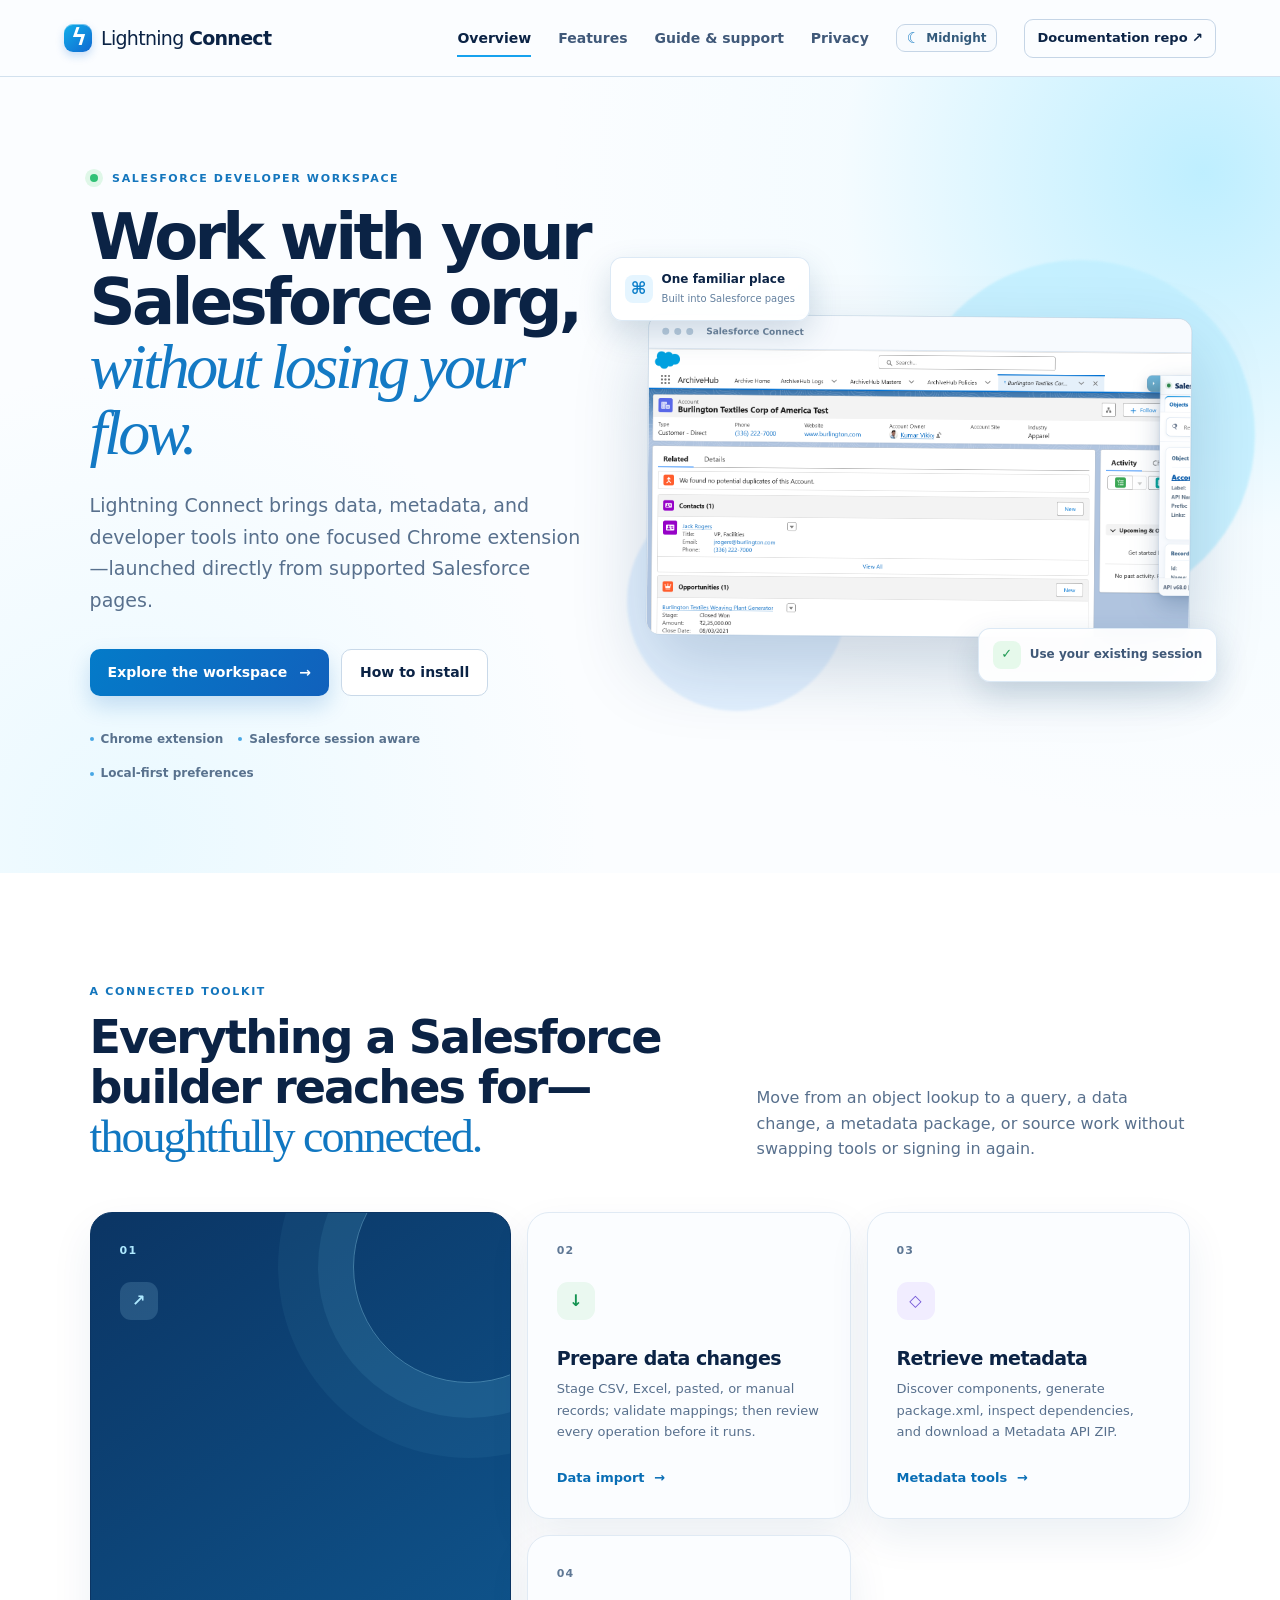
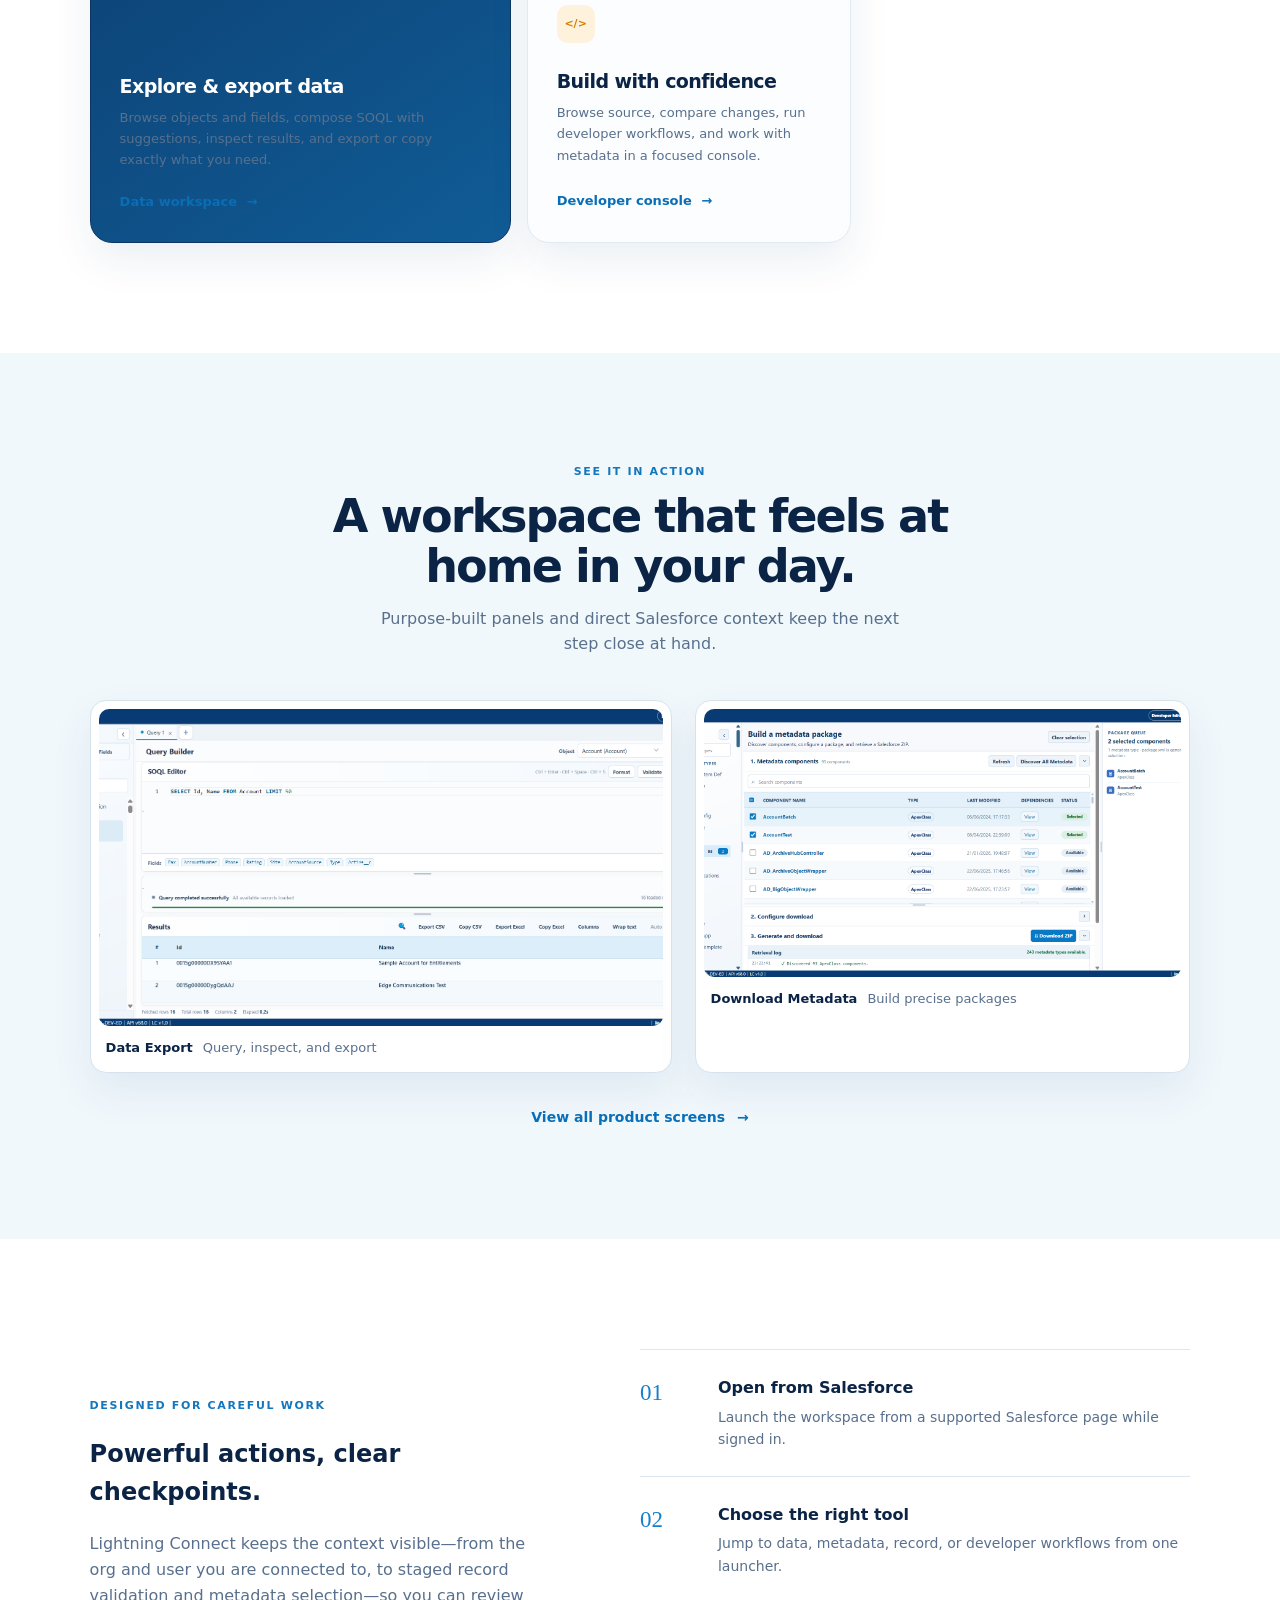
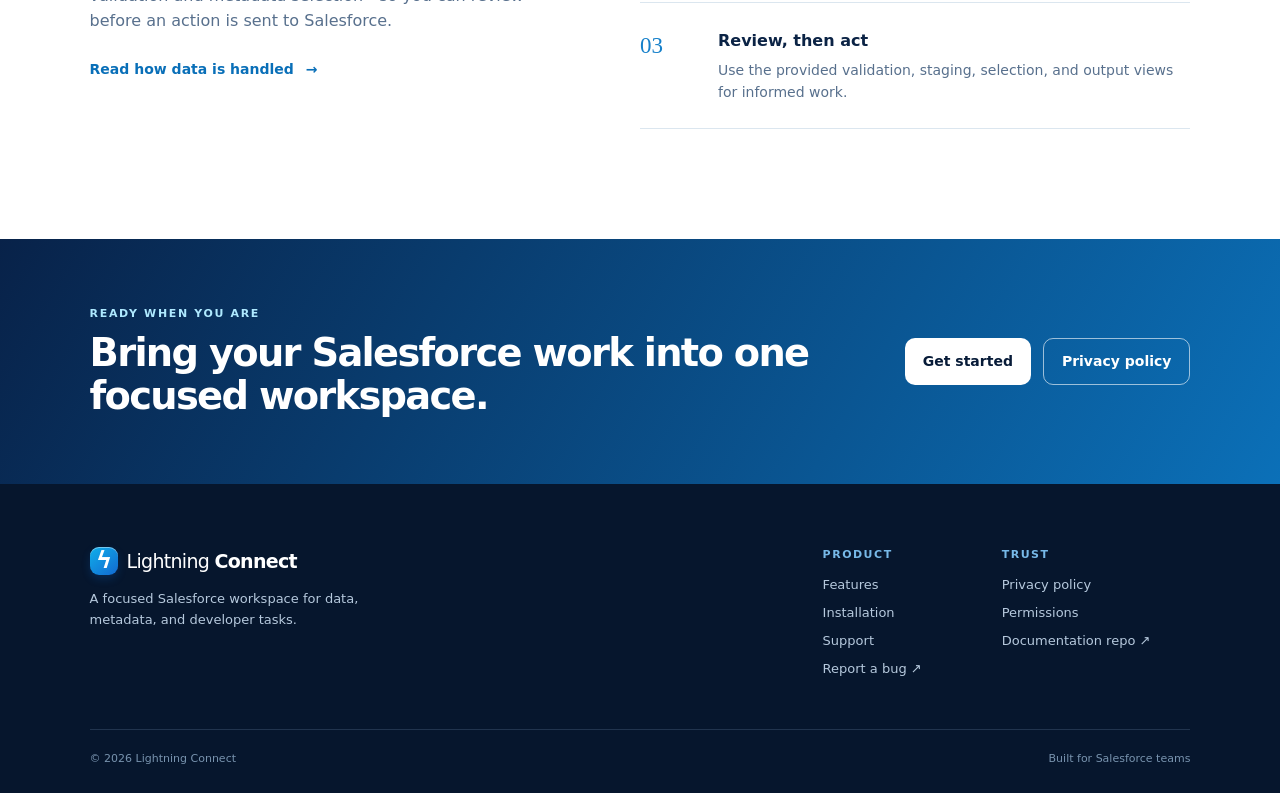
==== index.html @ c8f368f0 "Lightning Connect Site." ====
<!doctype html>
<html lang="en">
  <head>
    <meta charset="utf-8">
    <meta name="viewport" content="width=device-width, initial-scale=1">
    <meta name="description" content="Lightning Connect is a focused Salesforce workspace for data, metadata, and developer tasks.">
    <meta name="theme-color" content="#071b38">
    <title>Lightning Connect | Salesforce work, connected</title>
    <link rel="stylesheet" href="assets/styles.css">
  </head>
  <body data-page="home">
    <a class="skip-link" href="#main-content">Skip to content</a>
    <header class="site-header">
      <a class="brand" href="index.html" aria-label="Lightning Connect home"><span class="brand-mark" aria-hidden="true">ϟ</span><span>Lightning <b>Connect</b></span></a>
      <button class="menu-button" type="button" aria-expanded="false" aria-controls="site-nav"><span></span><span></span><span></span><span class="sr-only">Open menu</span></button>
      <nav class="site-nav" id="site-nav" aria-label="Primary navigation">
        <a href="index.html">Overview</a>
        <a href="features.html">Features</a>
        <a href="support.html">Guide &amp; support</a>
        <a href="privacy.html">Privacy</a>
        <a class="nav-github" href="https://github.com/KumarVikky/Lightning_Connect_Extension" target="_blank" rel="noreferrer">Documentation repo <span aria-hidden="true">↗</span></a>
      </nav>
    </header>

    <main id="main-content">
      <section class="hero">
        <div class="hero-copy">
          <p class="eyebrow"><span class="pulse-dot"></span> Salesforce developer workspace</p>
          <h1>Work with your Salesforce org, <em>without losing your flow.</em></h1>
          <p class="lede">Lightning Connect brings data, metadata, and developer tools into one focused Chrome extension—launched directly from supported Salesforce pages.</p>
          <div class="button-row">
            <a class="button button-primary" href="features.html">Explore the workspace <span aria-hidden="true">→</span></a>
            <a class="button button-quiet" href="support.html#install">How to install</a>
          </div>
          <div class="trust-row" aria-label="Key product attributes">
            <span>Chrome extension</span><span>Salesforce session aware</span><span>Local-first preferences</span>
          </div>
        </div>
        <div class="hero-art">
          <div class="orb orb-one"></div><div class="orb orb-two"></div>
          <div class="app-window hero-window">
            <div class="window-top"><span></span><span></span><span></span><b>Salesforce Connect</b></div>
            <img src="Lightning%20Connect%20Images/Launcher%20Page.png" alt="Lightning Connect launcher open alongside a Salesforce account record" fetchpriority="high">
          </div>
          <div class="floating-card floating-card-one"><span class="card-icon" aria-hidden="true">⌘</span><span><b>One familiar place</b><small>Built into Salesforce pages</small></span></div>
          <div class="floating-card floating-card-two"><span class="check-icon" aria-hidden="true">✓</span><span>Use your existing session</span></div>
        </div>
      </section>

      <section class="section section-intro">
        <div class="section-label">A connected toolkit</div>
        <div class="section-heading split-heading"><h2>Everything a Salesforce builder reaches for—<span>thoughtfully connected.</span></h2><p>Move from an object lookup to a query, a data change, a metadata package, or source work without swapping tools or signing in again.</p></div>
        <div class="feature-grid">
          <article class="feature-card feature-card-large"><div class="feature-number">01</div><div class="feature-icon icon-data" aria-hidden="true">↗</div><h3>Explore &amp; export data</h3><p>Browse objects and fields, compose SOQL with suggestions, inspect results, and export or copy exactly what you need.</p><a href="features.html#data-workspace">Data workspace <span>→</span></a></article>
          <article class="feature-card"><div class="feature-number">02</div><div class="feature-icon icon-import" aria-hidden="true">↓</div><h3>Prepare data changes</h3><p>Stage CSV, Excel, pasted, or manual records; validate mappings; then review every operation before it runs.</p><a href="features.html#import">Data import <span>→</span></a></article>
          <article class="feature-card"><div class="feature-number">03</div><div class="feature-icon icon-meta" aria-hidden="true">◇</div><h3>Retrieve metadata</h3><p>Discover components, generate package.xml, inspect dependencies, and download a Metadata API ZIP.</p><a href="features.html#metadata">Metadata tools <span>→</span></a></article>
          <article class="feature-card"><div class="feature-number">04</div><div class="feature-icon icon-code" aria-hidden="true">&lt;/&gt;</div><h3>Build with confidence</h3><p>Browse source, compare changes, run developer workflows, and work with metadata in a focused console.</p><a href="features.html#developer-console">Developer console <span>→</span></a></article>
        </div>
      </section>

      <section class="section showcase-section">
        <div class="section-heading centered"><div class="section-label">See it in action</div><h2>A workspace that feels at home in your day.</h2><p>Purpose-built panels and direct Salesforce context keep the next step close at hand.</p></div>
        <div class="showcase-layout">
          <figure class="showcase-shot shot-export"><img src="Lightning%20Connect%20Images/Data%20Export%20Page.png" alt="Data Export workspace with object explorer, SOQL editor, and query results" loading="lazy"><figcaption><span>Data Export</span> Query, inspect, and export</figcaption></figure>
          <figure class="showcase-shot shot-meta"><img src="Lightning%20Connect%20Images/Download%20Metadata%20Page.png" alt="Download Metadata workspace with component selection and package queue" loading="lazy"><figcaption><span>Download Metadata</span> Build precise packages</figcaption></figure>
        </div>
        <div class="center-action"><a class="text-link" href="features.html">View all product screens <span aria-hidden="true">→</span></a></div>
      </section>

      <section class="section workflow-section">
        <div class="workflow-copy"><div class="section-label">Designed for careful work</div><h2>Powerful actions, clear checkpoints.</h2><p>Lightning Connect keeps the context visible—from the org and user you are connected to, to staged record validation and metadata selection—so you can review before an action is sent to Salesforce.</p><a class="text-link" href="privacy.html">Read how data is handled <span aria-hidden="true">→</span></a></div>
        <ol class="workflow-steps">
          <li><span>01</span><div><h3>Open from Salesforce</h3><p>Launch the workspace from a supported Salesforce page while signed in.</p></div></li>
          <li><span>02</span><div><h3>Choose the right tool</h3><p>Jump to data, metadata, record, or developer workflows from one launcher.</p></div></li>
          <li><span>03</span><div><h3>Review, then act</h3><p>Use the provided validation, staging, selection, and output views for informed work.</p></div></li>
        </ol>
      </section>

      <section class="cta-band"><div><p class="eyebrow">Ready when you are</p><h2>Bring your Salesforce work into one focused workspace.</h2></div><div class="button-row"><a class="button button-light" href="support.html#install">Get started</a><a class="button button-outline-light" href="privacy.html">Privacy policy</a></div></section>
    </main>

    <footer class="site-footer"><div class="footer-brand"><a class="brand" href="index.html"><span class="brand-mark" aria-hidden="true">ϟ</span><span>Lightning <b>Connect</b></span></a><p>A focused Salesforce workspace for data, metadata, and developer tasks.</p></div><div class="footer-links"><div><b>Product</b><a href="features.html">Features</a><a href="support.html#install">Installation</a><a href="support.html">Support</a><a href="https://github.com/KumarVikky/Lightning_Connect_Extension/issues" target="_blank" rel="noreferrer">Report a bug ↗</a></div><div><b>Trust</b><a href="privacy.html">Privacy policy</a><a href="privacy.html#permissions">Permissions</a><a href="https://github.com/KumarVikky/Lightning_Connect_Extension" target="_blank" rel="noreferrer">Documentation repo ↗</a></div></div><div class="footer-bottom"><span>© <span data-current-year></span> Lightning Connect</span><span>Built for Salesforce teams</span></div></footer>
    <script src="assets/site.js"></script>
  </body>
</html>
---- assets/styles.css ----
:root{--ink:#0b2345;--navy:#071b38;--blue:#0b6fce;--electric:#16a2ee;--cyan:#aee9ff;--sky:#eaf7ff;--paper:#fbfdff;--cloud:#f3f7fb;--line:#d8e3ef;--muted:#58708d;--lime:#a9efb5;--orange:#ffbf67;--shadow:0 24px 60px rgba(15,48,86,.13);--radius:22px}*{box-sizing:border-box}html{scroll-behavior:smooth}body{margin:0;background:var(--paper);color:var(--ink);font-family:Inter,ui-sans-serif,system-ui,-apple-system,BlinkMacSystemFont,"Segoe UI",sans-serif;font-size:16px;line-height:1.6}a{color:inherit;text-decoration:none}button{font:inherit}img{display:block;max-width:100%}.sr-only{position:absolute;width:1px;height:1px;padding:0;margin:-1px;overflow:hidden;clip:rect(0,0,0,0);white-space:nowrap;border:0}.skip-link{position:fixed;top:-100px;left:16px;background:#fff;color:var(--navy);padding:10px 14px;border-radius:8px;z-index:100}.skip-link:focus{top:16px}.site-header{min-height:76px;padding:0 clamp(24px,5vw,84px);border-bottom:1px solid rgba(196,215,232,.72);display:flex;align-items:center;justify-content:space-between;gap:28px;background:rgba(251,253,255,.94);backdrop-filter:blur(16px);position:sticky;top:0;z-index:20}.brand{font-weight:500;letter-spacing:-.7px;font-size:19px;color:var(--ink);display:inline-flex;gap:9px;align-items:center;white-space:nowrap}.brand b{font-weight:800}.brand-mark{width:28px;height:28px;border-radius:9px;background:linear-gradient(140deg,#10afea,#1269d1);box-shadow:inset 0 1px 0 rgba(255,255,255,.42),0 4px 9px rgba(13,105,209,.22);color:#fff;font-size:23px;line-height:28px;text-align:center;font-family:Georgia,serif;font-weight:700}.site-nav{display:flex;align-items:center;gap:27px;font-size:14px;font-weight:650;color:#405979}.site-nav>a:not(.nav-github){position:relative;padding:27px 0}.site-nav>a:not(.nav-github):after{content:"";height:2px;width:0;background:var(--electric);position:absolute;bottom:19px;left:0;transition:width .2s}.site-nav>a:hover,.site-nav a[aria-current=page]{color:var(--ink)}.site-nav>a:hover:after,.site-nav a[aria-current=page]:after{width:100%}.nav-github{font-size:13px;border:1px solid #c5d5e6;border-radius:9px;padding:8px 12px;color:var(--ink);transition:.2s}.nav-github:hover{border-color:#77b5e6;background:#eef8ff}.menu-button{display:none;border:0;background:transparent;padding:8px;cursor:pointer}.menu-button>span:not(.sr-only){display:block;width:23px;height:2px;background:var(--ink);margin:4px}.hero{min-height:690px;overflow:hidden;padding:93px clamp(24px,7vw,118px) 90px;display:grid;grid-template-columns:minmax(380px,.96fr) minmax(460px,1.04fr);gap:55px;align-items:center;background:radial-gradient(circle at 96% 15%,#d9f3ff 0,rgba(217,243,255,.3) 20%,transparent 40%),radial-gradient(circle at 37% 10%,#eef9ff,transparent 30%),var(--paper)}.hero-copy{max-width:680px;position:relative;z-index:1}.eyebrow,.section-label{color:#1476bd;text-transform:uppercase;font-weight:800;letter-spacing:1.65px;font-size:11px;margin:0 0 17px}.pulse-dot{display:inline-block;background:#31c176;border-radius:50%;width:8px;height:8px;box-shadow:0 0 0 5px #dff7e8;margin-right:9px}.hero h1,.page-hero h1,.policy-hero h1{font-size:clamp(43px,5vw,74px);line-height:1.01;letter-spacing:-3.7px;margin:0 0 25px;font-weight:780}.hero h1 em,.page-hero h1 em,.policy-hero h1 em{font-family:Georgia,serif;font-weight:500;letter-spacing:-3.4px;color:#1379c4}.lede{font-size:19px;color:var(--muted);max-width:570px;margin:0 0 33px;line-height:1.65}.button-row{display:flex;gap:12px;flex-wrap:wrap}.button{min-height:47px;border-radius:10px;padding:11px 18px;display:inline-flex;gap:12px;align-items:center;justify-content:center;font-size:14px;font-weight:750;transition:transform .2s,background .2s,border-color .2s}.button:hover{transform:translateY(-2px)}.button-primary{color:#fff;background:linear-gradient(120deg,#047bc9,#1161bc);box-shadow:0 10px 22px rgba(12,104,191,.2)}.button-quiet{border:1px solid #c9d9e9;background:#fff;color:var(--ink)}.button-light{background:#fff;color:var(--navy)}.button-outline-light{color:#fff;border:1px solid rgba(255,255,255,.6)}.trust-row{display:flex;gap:15px;flex-wrap:wrap;margin-top:34px;color:#59728e;font-size:12px;font-weight:650}.trust-row span{display:flex;align-items:center;gap:7px}.trust-row span:before{content:"";width:4px;height:4px;border-radius:50%;background:#48a7e5}.hero-art{min-height:458px;position:relative;display:flex;align-items:center}.orb{position:absolute;border-radius:50%;filter:blur(1px)}.orb-one{width:350px;height:350px;background:#c0efff;right:-65px;top:12px;opacity:.8}.orb-two{width:220px;height:220px;left:-20px;bottom:-5px;background:#e3f1ff}.app-window{background:#fff;border-radius:14px;overflow:hidden;border:1px solid rgba(71,126,173,.25);box-shadow:0 32px 75px rgba(13,57,100,.2);position:relative;z-index:1}.hero-window{transform:rotate(.5deg);width:100%}.window-top{height:34px;background:#f7fafe;display:flex;align-items:center;padding:0 13px;gap:5px;border-bottom:1px solid #dce6f0;font-size:9px;color:#6d8299}.window-top span{width:7px;height:7px;background:#b8cadb;border-radius:50%}.window-top b{margin-left:8px;font-weight:700}.hero-window img{aspect-ratio:1.9;object-fit:cover;object-position:top left}.floating-card{background:rgba(255,255,255,.92);backdrop-filter:blur(12px);border:1px solid rgba(217,231,244,.9);box-shadow:0 13px 32px rgba(24,70,111,.18);border-radius:12px;position:absolute;z-index:2;padding:12px 14px;display:flex;align-items:center;gap:9px;font-size:12px;color:#405978}.floating-card b{display:block;font-size:12px;color:var(--ink)}.floating-card small{font-size:10px;color:#63809f}.floating-card-one{left:-37px;top:9px}.floating-card-two{right:-27px;bottom:24px;font-weight:700}.card-icon,.check-icon{width:28px;height:28px;border-radius:8px;background:#e5f5ff;color:#0a7dc9;display:grid;place-items:center;font-size:17px;font-weight:900}.check-icon{background:#e6f9eb;color:#229b55;font-size:13px}.section{padding:110px clamp(24px,7vw,118px)}.section-intro{background:#fff}.section-label{margin-bottom:12px}.section-heading{max-width:760px}.split-heading{max-width:none;display:grid;grid-template-columns:1.15fr .85fr;gap:80px;align-items:end;margin-bottom:50px}.section-heading h2,.detail-copy h2,.developer-heading h2,.guide-copy h2,.install-section h2,.faq-section h2,.support-callout h2{font-size:clamp(30px,3.6vw,51px);line-height:1.08;letter-spacing:-2px;margin:0;font-weight:760}.split-heading h2 span{font-family:Georgia,serif;font-weight:500;color:#1077c1}.section-heading p:not(.section-label){color:var(--muted);font-size:16px;margin:0}.feature-grid{display:grid;grid-template-columns:1.3fr 1fr 1fr;grid-template-rows:auto auto;gap:16px}.feature-card{min-height:278px;padding:29px;border:1px solid #e0eaf4;background:#fbfdff;border-radius:var(--radius);position:relative;overflow:hidden;transition:transform .2s,box-shadow .2s}.feature-card:hover{transform:translateY(-5px);box-shadow:0 18px 40px rgba(25,74,117,.11)}.feature-card-large{grid-row:span 2;min-height:572px;background:linear-gradient(145deg,#0b3564,#105c96);color:#fff;border-color:#0b3564;display:flex;flex-direction:column;justify-content:flex-end}.feature-card-large:after{content:"";position:absolute;width:230px;height:230px;border:1px solid rgba(163,234,255,.35);border-radius:50%;right:-75px;top:-62px;box-shadow:0 0 0 35px rgba(131,220,254,.08),0 0 0 75px rgba(131,220,254,.05)}.feature-card-large .feature-icon{background:rgba(172,231,255,.16);color:#aee9ff;margin-bottom:auto}.feature-card-large .feature-number{color:#aee9ff}.feature-card-large p{color:#c5e2f5}.feature-card-large a{color:#fff}.feature-number{font-size:11px;letter-spacing:1.2px;font-weight:800;color:#5f7895;margin-bottom:22px}.feature-icon{height:38px;width:38px;display:grid;place-items:center;border-radius:11px;margin-bottom:27px;background:#e8f6ff;color:#057ed1;font-weight:900}.icon-import{background:#eaf8f0;color:#159352}.icon-meta{background:#f1edff;color:#7255d7}.icon-code{background:#fff2dd;color:#d77b00;font-size:11px}.feature-card h3{margin:0 0 9px;font-size:19px;letter-spacing:-.55px;line-height:1.2}.feature-card p{color:var(--muted);font-size:13px;margin:0 0 21px;line-height:1.65}.feature-card a{font-size:13px;font-weight:750;color:#096eb5}.feature-card a span{margin-left:5px}.showcase-section{background:#f1f8fc}.centered{text-align:center;margin:0 auto 43px}.centered p:not(.section-label){max-width:530px;margin:14px auto 0}.showcase-layout{display:grid;grid-template-columns:1.08fr .92fr;gap:23px;max-width:1250px;margin:auto}.showcase-shot{margin:0;background:#fff;border:1px solid #d6e3ed;border-radius:16px;padding:8px;box-shadow:var(--shadow)}.showcase-shot img{border-radius:10px;width:100%;aspect-ratio:1.78;object-fit:cover;object-position:top}.showcase-shot figcaption{display:flex;gap:10px;font-size:13px;padding:12px 7px 5px;color:#58708d}.showcase-shot figcaption span{color:var(--ink);font-weight:800}.center-action{text-align:center;margin-top:31px}.text-link{color:#096fb8;font-weight:800;font-size:14px}.text-link span{margin-left:7px}.workflow-section{display:grid;grid-template-columns:.9fr 1.1fr;gap:100px;align-items:center;background:#fff}.workflow-copy p:not(.section-label){color:var(--muted);margin:18px 0 22px}.workflow-steps{list-style:none;padding:0;margin:0;border-top:1px solid #dbe6ef}.workflow-steps li{display:grid;grid-template-columns:74px 1fr;gap:4px;padding:25px 0;border-bottom:1px solid #dbe6ef}.workflow-steps>li>span{font-family:Georgia,serif;font-size:23px;color:#1680ca}.workflow-steps h3{margin:0 0 5px;font-size:16px}.workflow-steps p{margin:0;font-size:14px;color:var(--muted)}.cta-band{padding:66px clamp(24px,7vw,118px);background:linear-gradient(120deg,#082249,#0b70b8);color:#fff;display:flex;justify-content:space-between;align-items:center;gap:36px}.cta-band .eyebrow{color:#aee9ff;margin-bottom:8px}.cta-band h2{margin:0;font-size:clamp(27px,3vw,42px);letter-spacing:-1.7px;line-height:1.13;max-width:720px}.site-footer{padding:62px clamp(24px,7vw,118px) 25px;background:#06162d;color:#b6c9dd;display:grid;grid-template-columns:1.3fr .7fr;gap:50px}.site-footer .brand{color:#fff}.site-footer .footer-brand p{font-size:13px;max-width:275px;line-height:1.6}.footer-links{display:flex;gap:80px}.footer-links>div{display:flex;flex-direction:column;gap:7px;font-size:13px}.footer-links b{font-size:11px;text-transform:uppercase;letter-spacing:1.5px;color:#77b9e8;margin-bottom:5px}.footer-links a:hover{text-decoration:underline;color:#fff}.footer-bottom{grid-column:1/-1;border-top:1px solid rgba(157,190,224,.18);padding-top:20px;display:flex;justify-content:space-between;font-size:11px;color:#7893ae}
/* feature page */.page-hero{padding:106px clamp(24px,7vw,118px) 78px;background:radial-gradient(circle at 93% 20%,#c5efff 0,transparent 31%),linear-gradient(120deg,#f9fdff,#edf8ff)}.page-hero h1{font-size:clamp(41px,5vw,67px);max-width:800px;margin-bottom:19px}.page-hero>p:not(.eyebrow){max-width:635px;color:var(--muted);font-size:18px;margin:0}.jump-links{display:flex;flex-wrap:wrap;gap:9px;margin-top:35px}.jump-links a{padding:7px 11px;border:1px solid #c9dce9;border-radius:100px;color:#37627e;background:rgba(255,255,255,.65);font-size:12px;font-weight:700}.jump-links a:hover{background:#fff;border-color:#78bce8;color:#096eaf}.feature-detail{padding:100px clamp(24px,7vw,118px);display:grid;grid-template-columns:.82fr 1.18fr;gap:75px;align-items:center}.reverse-detail{grid-template-columns:1.18fr .82fr;background:#fff}.reverse-detail .detail-copy{order:2}.reverse-detail .detail-screen{order:1}.contrast-section{background:#f2f8fc}.detail-copy{max-width:440px}.detail-copy p:not(.section-label){color:var(--muted);margin:19px 0}.check-list{list-style:none;padding:0;margin:25px 0 0;font-size:14px;color:#355977}.check-list li{padding:8px 0 8px 27px;border-bottom:1px solid #d9e5ed;position:relative}.check-list li:before{content:"✓";position:absolute;left:2px;color:#159353;font-weight:900}.detail-screen{margin:0;background:#fff;border:1px solid #cbddeb;padding:8px;border-radius:15px;box-shadow:var(--shadow);overflow:hidden}.detail-screen img{border-radius:9px;width:100%;aspect-ratio:1.73;object-fit:cover;object-position:top}.detail-screen figcaption{font-size:12px;color:#5b7894;padding:10px 6px 2px}.developer-section{padding:108px clamp(24px,7vw,118px);background:linear-gradient(180deg,#0a2347,#0b315d);color:#fff}.developer-heading{max-width:735px}.developer-heading .section-label{color:#8ed9ff}.developer-heading h2{font-size:clamp(31px,3.6vw,49px)}.developer-heading>p:not(.section-label){max-width:630px;color:#bad4e9;margin:18px 0 36px}.wide-screen{margin:0;padding:8px;border-radius:15px;background:#fff;box-shadow:0 22px 50px rgba(0,0,0,.22)}.wide-screen img{width:100%;border-radius:9px;aspect-ratio:1.92;object-fit:cover;object-position:top}.capability-grid{display:grid;grid-template-columns:repeat(3,1fr);gap:32px;margin-top:49px}.capability-grid>article>span{color:#96dcff;font-size:23px}.capability-grid h3{font-size:17px;margin:11px 0 7px}.capability-grid p{font-size:13px;color:#b9d2e7;margin:0}.screen-gallery{padding:105px clamp(24px,7vw,118px);background:#fff}.gallery-grid{display:grid;grid-template-columns:repeat(5,1fr);gap:14px;margin-top:35px}.gallery-item{padding:5px;background:#fff;border:1px solid #d9e4ed;border-radius:11px;cursor:zoom-in;text-align:left;overflow:hidden;transition:transform .2s,box-shadow .2s}.gallery-item:hover{transform:translateY(-3px);box-shadow:0 14px 30px rgba(12,53,92,.12)}.gallery-item img{aspect-ratio:1.62;object-fit:cover;object-position:top;width:100%;border-radius:7px}.gallery-item span{display:block;padding:8px 6px 5px;font-size:11px;font-weight:750;color:#31536e}.lightbox{position:fixed;inset:0;background:rgba(2,14,31,.88);z-index:50;padding:36px;display:grid;place-items:center}.lightbox[hidden]{display:none}.lightbox img{max-width:95vw;max-height:88vh;box-shadow:0 20px 70px #000}.lightbox-close{position:absolute;top:13px;right:20px;color:#fff;font-size:36px;line-height:1;background:transparent;border:0;cursor:pointer}
/* privacy */.policy-hero{padding:100px clamp(24px,7vw,118px) 73px;background:radial-gradient(circle at 85% 10%,#d1f3ff,transparent 28%),#f0f9ff}.policy-hero h1{font-size:clamp(42px,5vw,66px);margin-bottom:19px}.policy-hero>p:not(.eyebrow){max-width:690px;font-size:18px;color:var(--muted);margin:0}.policy-hero .policy-date{font-size:12px;margin-top:27px;color:#66839d;font-weight:700}.policy-layout{display:grid;grid-template-columns:210px minmax(0,790px);gap:85px;padding:86px max(24px,calc((100vw - 1110px)/2));align-items:start}.policy-nav{position:sticky;top:100px;display:flex;flex-direction:column;border-left:1px solid #cddce9}.policy-nav a{font-size:12px;color:#5c7591;padding:8px 0 8px 16px;border-left:2px solid transparent;margin-left:-1px}.policy-nav a:hover{border-color:#167eca;color:#0b65a6}.policy-content section{scroll-margin-top:110px;margin-bottom:62px}.policy-content h2{font-size:30px;letter-spacing:-1px;line-height:1.2;margin:0 0 18px}.policy-content p,.policy-content li{color:#4f6a85;font-size:15px}.policy-content ul{padding-left:22px}.policy-content li{margin:13px 0}.policy-content strong{color:var(--ink)}.policy-content code,.support-callout code,.install-steps code{font-family:ui-monospace,SFMono-Regular,Consolas,monospace;background:#eaf4fa;color:#175a88;border-radius:4px;padding:1px 4px;font-size:.88em}.privacy-summary{display:grid;grid-template-columns:repeat(3,1fr);gap:12px}.privacy-summary>div{padding:17px;background:#f1f8fc;border:1px solid #d9e8f1;border-radius:12px}.privacy-summary span{font-size:18px;color:#0a76bc}.privacy-summary h3{font-size:13px;margin:8px 0 4px}.privacy-summary p{font-size:12px;margin:0;line-height:1.55}.permission-table{overflow:auto;border:1px solid #d7e3ed;border-radius:12px}.permission-table table{border-collapse:collapse;width:100%;min-width:560px;font-size:13px}.permission-table th,.permission-table td{text-align:left;padding:15px;border-bottom:1px solid #dce6ee;vertical-align:top}.permission-table thead{background:#eff7fc;color:#36556f;font-size:11px;text-transform:uppercase;letter-spacing:.8px}.permission-table tbody th{color:#116aa8;width:31%}.permission-table tbody tr:last-child>*{border-bottom:0}.policy-content a{color:#0872bc;font-weight:750;text-decoration:underline;text-underline-offset:3px}
/* support */.support-hero{padding-bottom:87px}.support-hero .button{margin-top:33px}.install-section{padding:93px clamp(24px,7vw,118px);background:#fff}.install-steps{list-style:none;padding:0;margin:42px 0 0;counter-reset:step;display:grid;grid-template-columns:repeat(3,1fr);gap:28px}.install-steps li{border-top:2px solid #bad9ed;padding:18px 2px 0;position:relative}.install-steps li>span{width:30px;height:30px;border-radius:50%;background:#e6f6ff;color:#1077be;font-weight:850;font-size:13px;display:grid;place-items:center;margin-bottom:18px}.install-steps h3{font-size:17px;margin:0 0 8px}.install-steps p{font-size:14px;color:var(--muted);margin:0}.guide-section{background:#edf7fc;padding:103px clamp(24px,7vw,118px);display:grid;grid-template-columns:.68fr 1.32fr;gap:65px}.guide-copy p:not(.section-label){color:var(--muted);margin-top:17px}.guide-cards{display:grid;grid-template-columns:repeat(3,1fr);gap:15px}.guide-cards article{background:#fff;padding:22px;border-radius:14px;border:1px solid #d6e5ee}.guide-index{font-size:11px;letter-spacing:1px;color:#137abf;font-weight:850}.guide-cards h3{font-size:16px;line-height:1.3;margin:23px 0 10px}.guide-cards p{font-size:13px;color:var(--muted);margin:0 0 15px;line-height:1.65}.guide-cards a{font-size:12px;color:#076eaf;font-weight:800}.faq-section{padding:103px clamp(24px,7vw,118px);background:#fff}.faq-list{max-width:840px;margin-top:35px}.faq-list details{border-bottom:1px solid #d8e4ed;padding:0}.faq-list summary{list-style:none;padding:19px 35px 19px 0;font-weight:750;font-size:15px;cursor:pointer;position:relative}.faq-list summary::-webkit-details-marker{display:none}.faq-list summary:after{content:"+";position:absolute;right:5px;top:15px;font-size:22px;color:#1577bd;font-weight:400}.faq-list details[open] summary:after{content:"–"}.faq-list p{margin:0 35px 20px 0;color:var(--muted);font-size:14px}.support-callout{padding:64px clamp(24px,7vw,118px);background:#fff6ea;display:flex;gap:40px;justify-content:space-between;align-items:center}.support-callout h2{font-size:clamp(26px,3vw,40px)}.support-callout p:not(.section-label){max-width:690px;color:#5c6e7d;font-size:14px}.support-callout .button{white-space:nowrap}
@media(max-width:1000px){.hero{grid-template-columns:1fr;gap:45px;padding-top:77px}.hero-art{max-width:700px;width:90%;margin:0 auto}.feature-grid{grid-template-columns:1fr 1fr}.feature-card-large{grid-row:span 1;grid-column:span 2;min-height:330px}.showcase-layout{grid-template-columns:1fr}.workflow-section{gap:55px}.feature-detail,.reverse-detail{grid-template-columns:1fr;gap:35px}.reverse-detail .detail-copy{order:1}.reverse-detail .detail-screen{order:2}.gallery-grid{grid-template-columns:repeat(3,1fr)}.policy-layout{gap:42px;padding-left:clamp(24px,7vw,118px);padding-right:clamp(24px,7vw,118px)}.guide-section{grid-template-columns:1fr;gap:32px}.site-footer{grid-template-columns:1fr}.footer-links{grid-column:1}.split-heading{gap:40px}.capability-grid{gap:20px}}
@media(max-width:720px){.site-header{min-height:64px;padding:0 22px}.menu-button{display:block}.site-nav{display:none;position:absolute;top:64px;left:0;right:0;background:#fff;box-shadow:0 15px 25px rgba(11,35,69,.12);padding:13px 22px 20px;flex-direction:column;align-items:stretch;gap:0}.site-nav.is-open{display:flex}.site-nav>a:not(.nav-github){padding:11px 0}.site-nav>a:not(.nav-github):after{bottom:5px}.nav-github{margin-top:10px;text-align:center}.hero{padding:60px 24px 65px;min-height:0}.hero h1,.page-hero h1,.policy-hero h1{letter-spacing:-2.2px}.hero h1 em,.page-hero h1 em,.policy-hero h1 em{letter-spacing:-1.8px}.hero-art{width:93%;min-height:270px}.floating-card-one{left:-18px;top:-14px}.floating-card-two{right:-16px;bottom:-16px}.floating-card{font-size:10px;padding:8px}.card-icon,.check-icon{width:22px;height:22px;font-size:12px}.section{padding:72px 24px}.split-heading{grid-template-columns:1fr;gap:16px;margin-bottom:32px}.feature-grid{grid-template-columns:1fr}.feature-card-large{grid-column:auto;min-height:315px}.feature-card{min-height:0}.showcase-shot figcaption{display:block}.showcase-shot figcaption span{display:block}.workflow-section{grid-template-columns:1fr;padding:72px 24px;gap:35px}.cta-band{display:block;padding:50px 24px}.cta-band .button-row{margin-top:27px}.site-footer{padding:48px 24px 21px;gap:31px}.footer-links{gap:45px}.footer-bottom{gap:10px;display:block}.footer-bottom span:last-child{display:block;margin-top:4px}.page-hero,.policy-hero{padding:70px 24px 57px}.jump-links{margin-top:27px}.feature-detail,.reverse-detail{padding:70px 24px}.developer-section,.screen-gallery{padding:70px 24px}.capability-grid{grid-template-columns:1fr;gap:23px}.gallery-grid{grid-template-columns:1fr 1fr;gap:10px}.policy-layout{display:block;padding:56px 24px}.policy-nav{position:static;display:flex;flex-direction:row;overflow:auto;margin-bottom:43px;border:0;gap:7px;padding-bottom:4px}.policy-nav a{border:1px solid #d4e0e9;border-radius:100px;white-space:nowrap;padding:5px 10px;margin:0;font-size:11px}.privacy-summary{grid-template-columns:1fr}.policy-content section{margin-bottom:49px}.install-section,.faq-section{padding:70px 24px}.install-steps{grid-template-columns:1fr;gap:20px;margin-top:30px}.guide-section{padding:70px 24px}.guide-cards{grid-template-columns:1fr}.support-callout{padding:50px 24px;display:block}.support-callout .button{margin-top:16px}.lede{font-size:17px}.lightbox{padding:16px}.lightbox-close{top:8px;right:13px}}
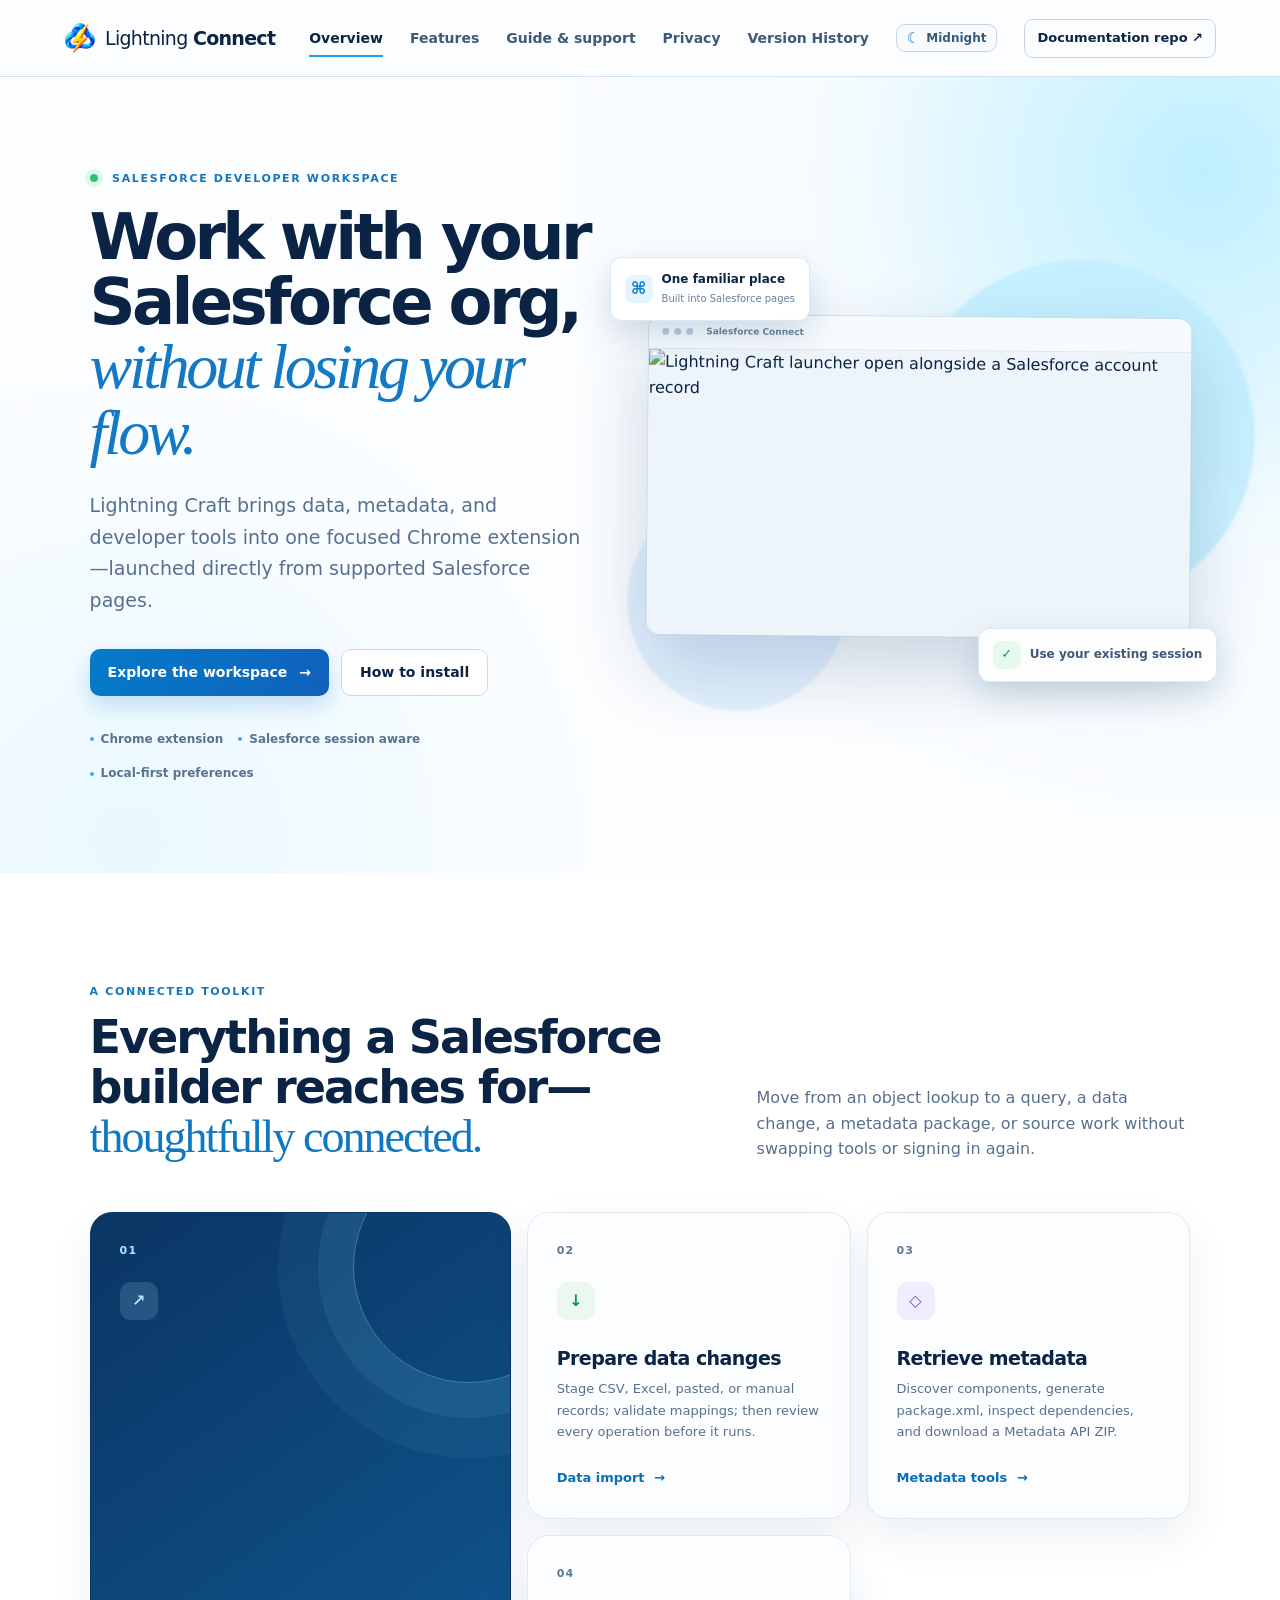
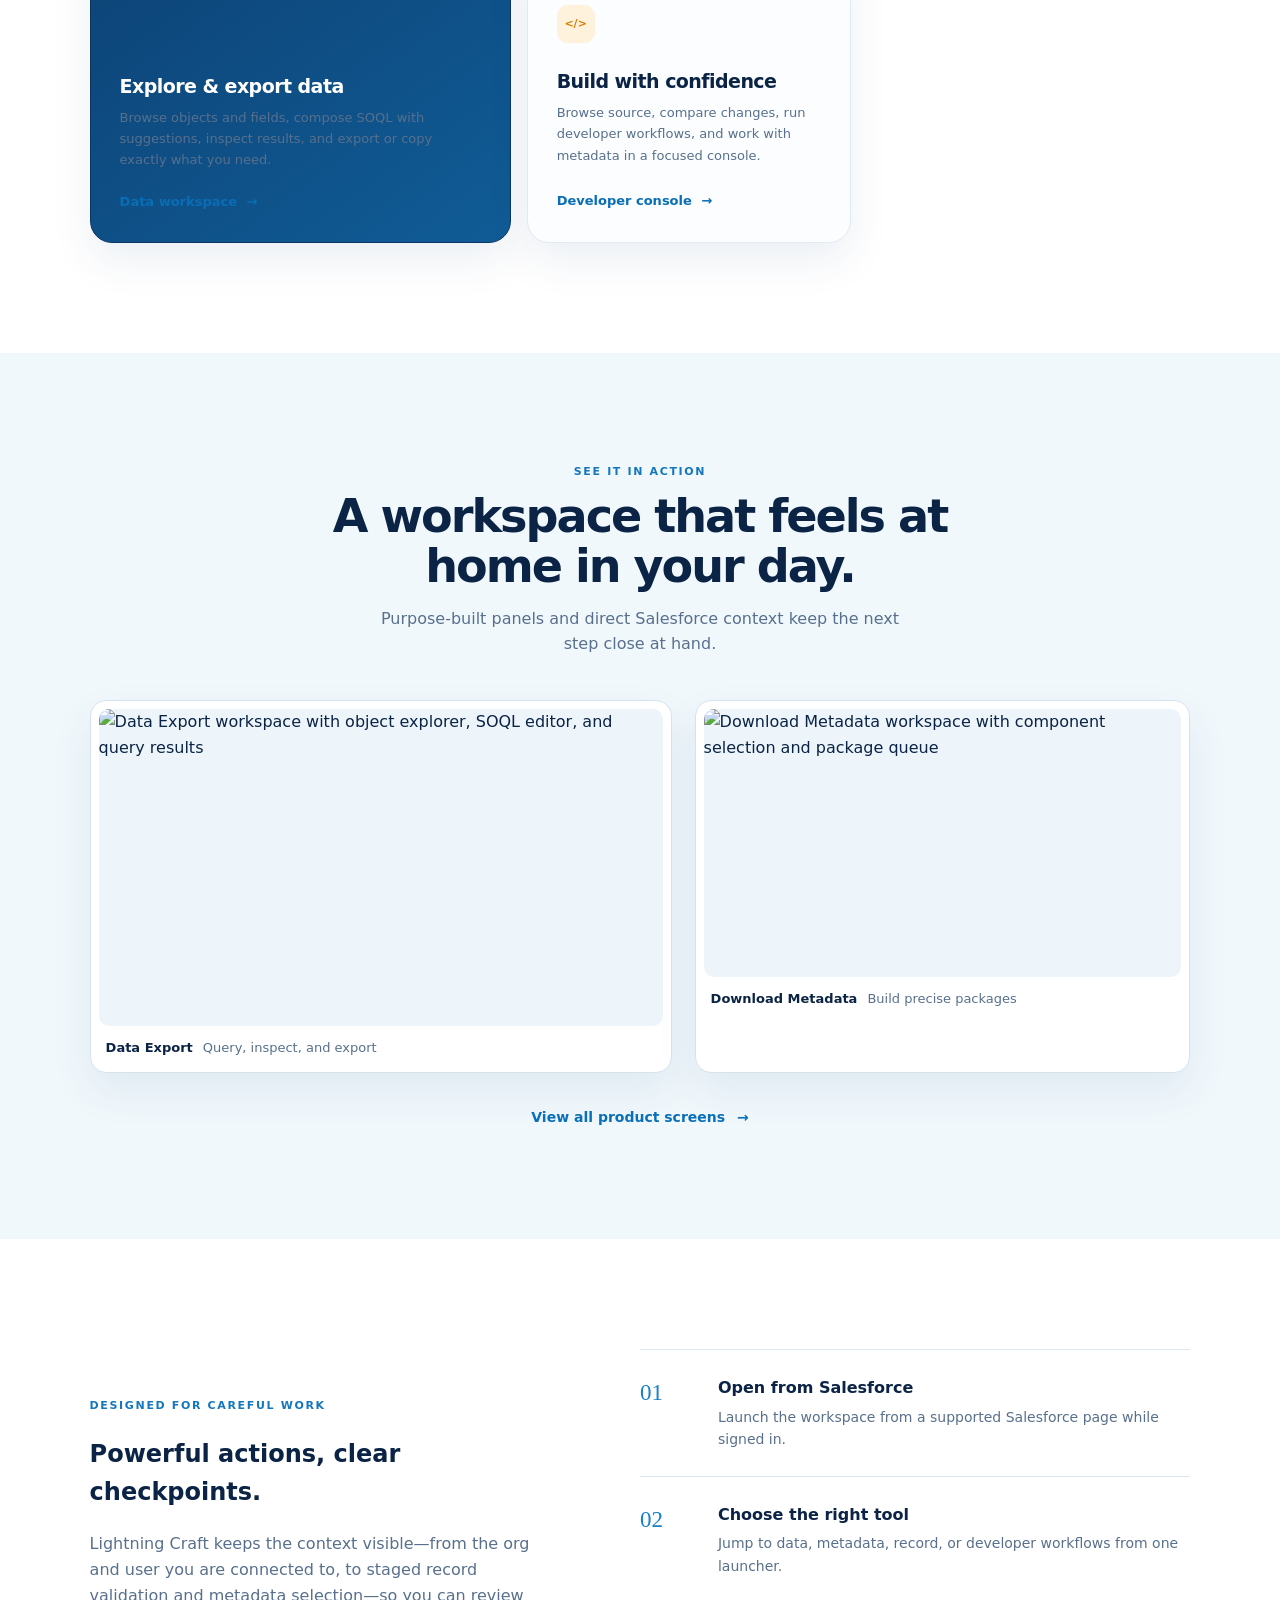
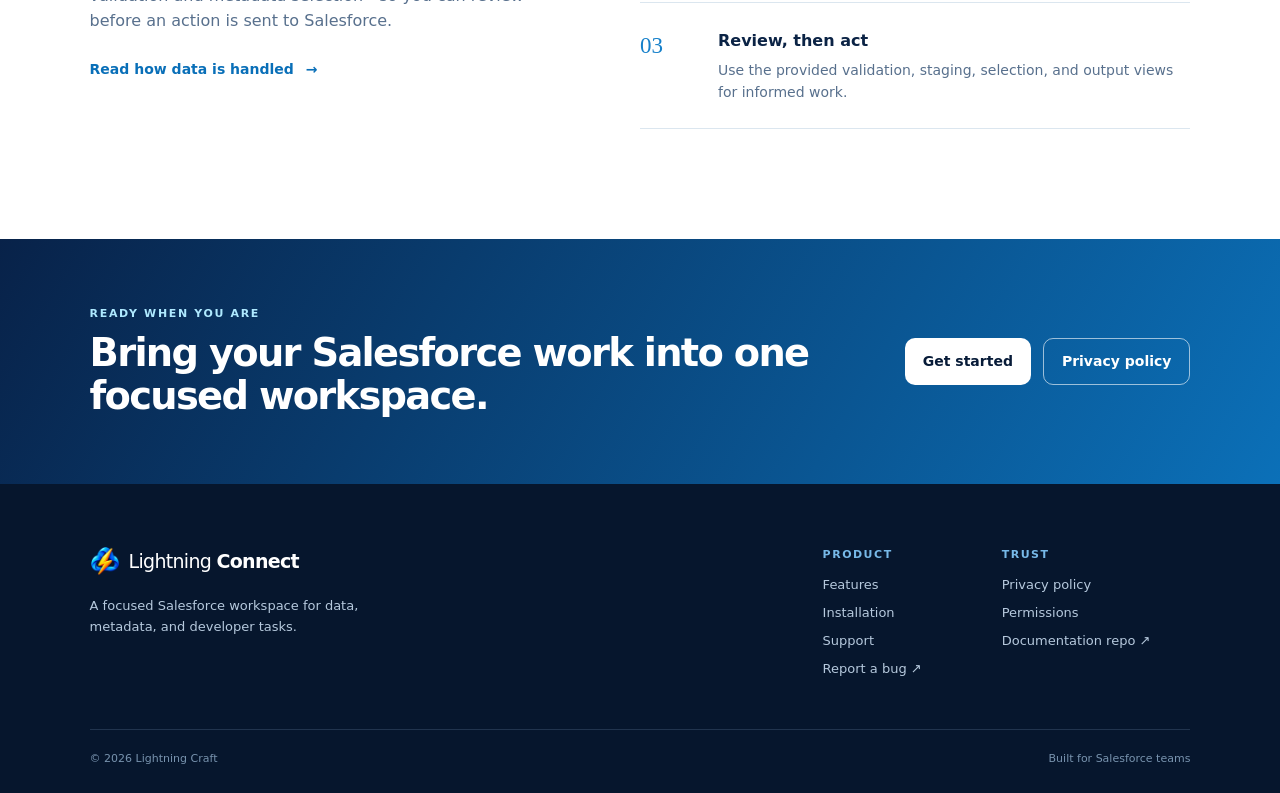
==== commit c5968103: "Rebranding" ====
--- a/index.html
+++ b/index.html
@@ -3,22 +3,22 @@
   <head>
     <meta charset="utf-8">
     <meta name="viewport" content="width=device-width, initial-scale=1">
-    <meta name="description" content="Lightning Connect is a focused Salesforce workspace for data, metadata, and developer tasks.">
+    <meta name="description" content="Lightning Craft is a focused Salesforce workspace for data, metadata, and developer tasks.">
     <meta name="theme-color" content="#071b38">
-    <title>Lightning Connect | Salesforce work, connected</title>
+    <title>Lightning Craft | Salesforce work, connected</title>
     <link rel="stylesheet" href="assets/styles.css">
   </head>
   <body data-page="home">
     <a class="skip-link" href="#main-content">Skip to content</a>
     <header class="site-header">
-      <a class="brand" href="index.html" aria-label="Lightning Connect home"><span class="brand-mark" aria-hidden="true">ϟ</span><span>Lightning <b>Connect</b></span></a>
+      <a class="brand" href="index.html" aria-label="Lightning Craft home"><span class="brand-mark" aria-hidden="true">ϟ</span><span>Lightning <b>Connect</b></span></a>
       <button class="menu-button" type="button" aria-expanded="false" aria-controls="site-nav"><span></span><span></span><span></span><span class="sr-only">Open menu</span></button>
       <nav class="site-nav" id="site-nav" aria-label="Primary navigation">
         <a href="index.html">Overview</a>
         <a href="features.html">Features</a>
         <a href="support.html">Guide &amp; support</a>
         <a href="privacy.html">Privacy</a>
-        <a class="nav-github" href="https://github.com/KumarVikky/Lightning_Connect_Extension" target="_blank" rel="noreferrer">Documentation repo <span aria-hidden="true">↗</span></a>
+        <a class="nav-github" href="https://github.com/KumarVikky/Lightning_Craft_Extension" target="_blank" rel="noreferrer">Documentation repo <span aria-hidden="true">↗</span></a>
       </nav>
     </header>
 
@@ -27,7 +27,7 @@
         <div class="hero-copy">
           <p class="eyebrow"><span class="pulse-dot"></span> Salesforce developer workspace</p>
           <h1>Work with your Salesforce org, <em>without losing your flow.</em></h1>
-          <p class="lede">Lightning Connect brings data, metadata, and developer tools into one focused Chrome extension—launched directly from supported Salesforce pages.</p>
+          <p class="lede">Lightning Craft brings data, metadata, and developer tools into one focused Chrome extension—launched directly from supported Salesforce pages.</p>
           <div class="button-row">
             <a class="button button-primary" href="features.html">Explore the workspace <span aria-hidden="true">→</span></a>
             <a class="button button-quiet" href="support.html#install">How to install</a>
@@ -40,7 +40,7 @@
           <div class="orb orb-one"></div><div class="orb orb-two"></div>
           <div class="app-window hero-window">
             <div class="window-top"><span></span><span></span><span></span><b>Salesforce Connect</b></div>
-            <img src="Lightning%20Connect%20Images/Launcher%20Page.png" alt="Lightning Connect launcher open alongside a Salesforce account record" fetchpriority="high">
+            <img src="Lightning%20Connect%20Images/Launcher%20Page.png" alt="Lightning Craft launcher open alongside a Salesforce account record" fetchpriority="high">
           </div>
           <div class="floating-card floating-card-one"><span class="card-icon" aria-hidden="true">⌘</span><span><b>One familiar place</b><small>Built into Salesforce pages</small></span></div>
           <div class="floating-card floating-card-two"><span class="check-icon" aria-hidden="true">✓</span><span>Use your existing session</span></div>
@@ -68,7 +68,7 @@
       </section>
 
       <section class="section workflow-section">
-        <div class="workflow-copy"><div class="section-label">Designed for careful work</div><h2>Powerful actions, clear checkpoints.</h2><p>Lightning Connect keeps the context visible—from the org and user you are connected to, to staged record validation and metadata selection—so you can review before an action is sent to Salesforce.</p><a class="text-link" href="privacy.html">Read how data is handled <span aria-hidden="true">→</span></a></div>
+        <div class="workflow-copy"><div class="section-label">Designed for careful work</div><h2>Powerful actions, clear checkpoints.</h2><p>Lightning Craft keeps the context visible—from the org and user you are connected to, to staged record validation and metadata selection—so you can review before an action is sent to Salesforce.</p><a class="text-link" href="privacy.html">Read how data is handled <span aria-hidden="true">→</span></a></div>
         <ol class="workflow-steps">
           <li><span>01</span><div><h3>Open from Salesforce</h3><p>Launch the workspace from a supported Salesforce page while signed in.</p></div></li>
           <li><span>02</span><div><h3>Choose the right tool</h3><p>Jump to data, metadata, record, or developer workflows from one launcher.</p></div></li>
@@ -79,7 +79,7 @@
       <section class="cta-band"><div><p class="eyebrow">Ready when you are</p><h2>Bring your Salesforce work into one focused workspace.</h2></div><div class="button-row"><a class="button button-light" href="support.html#install">Get started</a><a class="button button-outline-light" href="privacy.html">Privacy policy</a></div></section>
     </main>
 
-    <footer class="site-footer"><div class="footer-brand"><a class="brand" href="index.html"><span class="brand-mark" aria-hidden="true">ϟ</span><span>Lightning <b>Connect</b></span></a><p>A focused Salesforce workspace for data, metadata, and developer tasks.</p></div><div class="footer-links"><div><b>Product</b><a href="features.html">Features</a><a href="support.html#install">Installation</a><a href="support.html">Support</a><a href="https://github.com/KumarVikky/Lightning_Connect_Extension/issues" target="_blank" rel="noreferrer">Report a bug ↗</a></div><div><b>Trust</b><a href="privacy.html">Privacy policy</a><a href="privacy.html#permissions">Permissions</a><a href="https://github.com/KumarVikky/Lightning_Connect_Extension" target="_blank" rel="noreferrer">Documentation repo ↗</a></div></div><div class="footer-bottom"><span>© <span data-current-year></span> Lightning Connect</span><span>Built for Salesforce teams</span></div></footer>
+    <footer class="site-footer"><div class="footer-brand"><a class="brand" href="index.html"><span class="brand-mark" aria-hidden="true">ϟ</span><span>Lightning <b>Connect</b></span></a><p>A focused Salesforce workspace for data, metadata, and developer tasks.</p></div><div class="footer-links"><div><b>Product</b><a href="features.html">Features</a><a href="support.html#install">Installation</a><a href="support.html">Support</a><a href="https://github.com/KumarVikky/Lightning_Craft_Extension/issues" target="_blank" rel="noreferrer">Report a bug ↗</a></div><div><b>Trust</b><a href="privacy.html">Privacy policy</a><a href="privacy.html#permissions">Permissions</a><a href="https://github.com/KumarVikky/Lightning_Craft_Extension" target="_blank" rel="noreferrer">Documentation repo ↗</a></div></div><div class="footer-bottom"><span>© <span data-current-year></span> Lightning Craft</span><span>Built for Salesforce teams</span></div></footer>
     <script src="assets/site.js"></script>
   </body>
 </html>
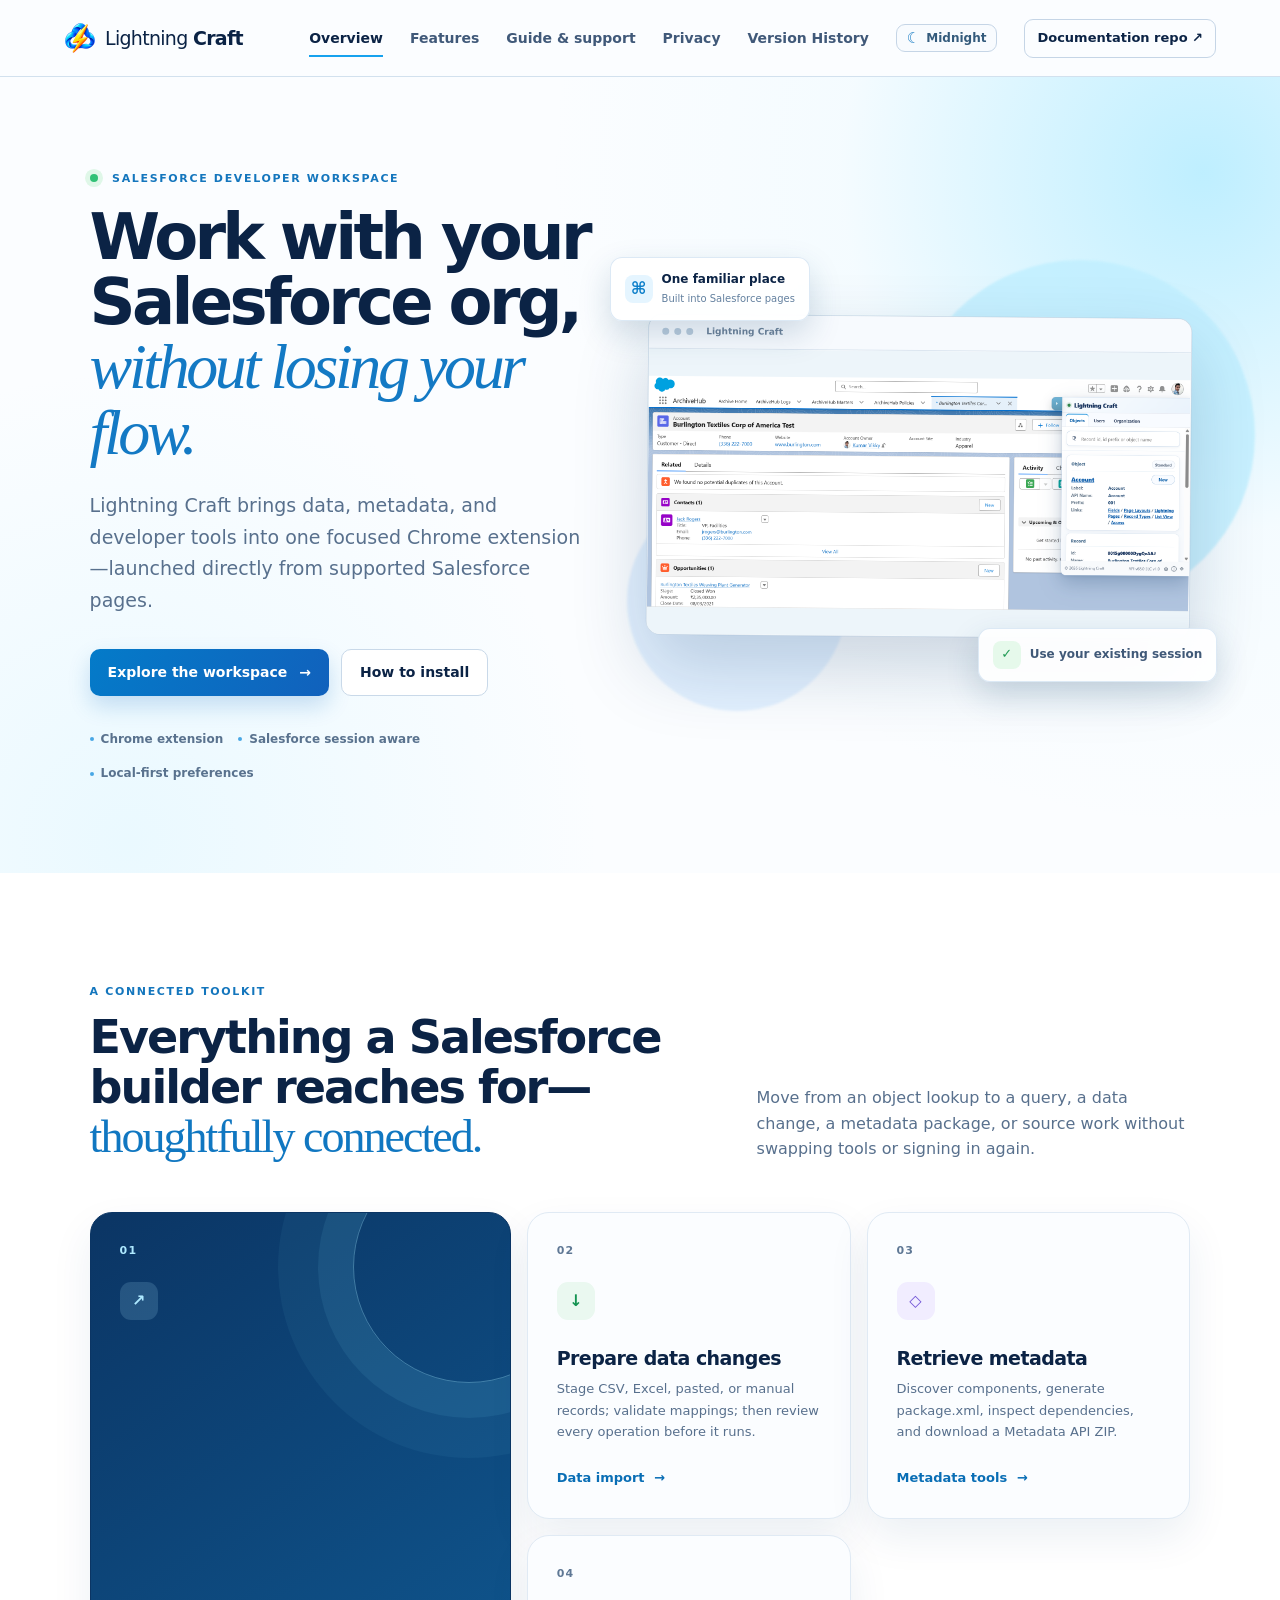
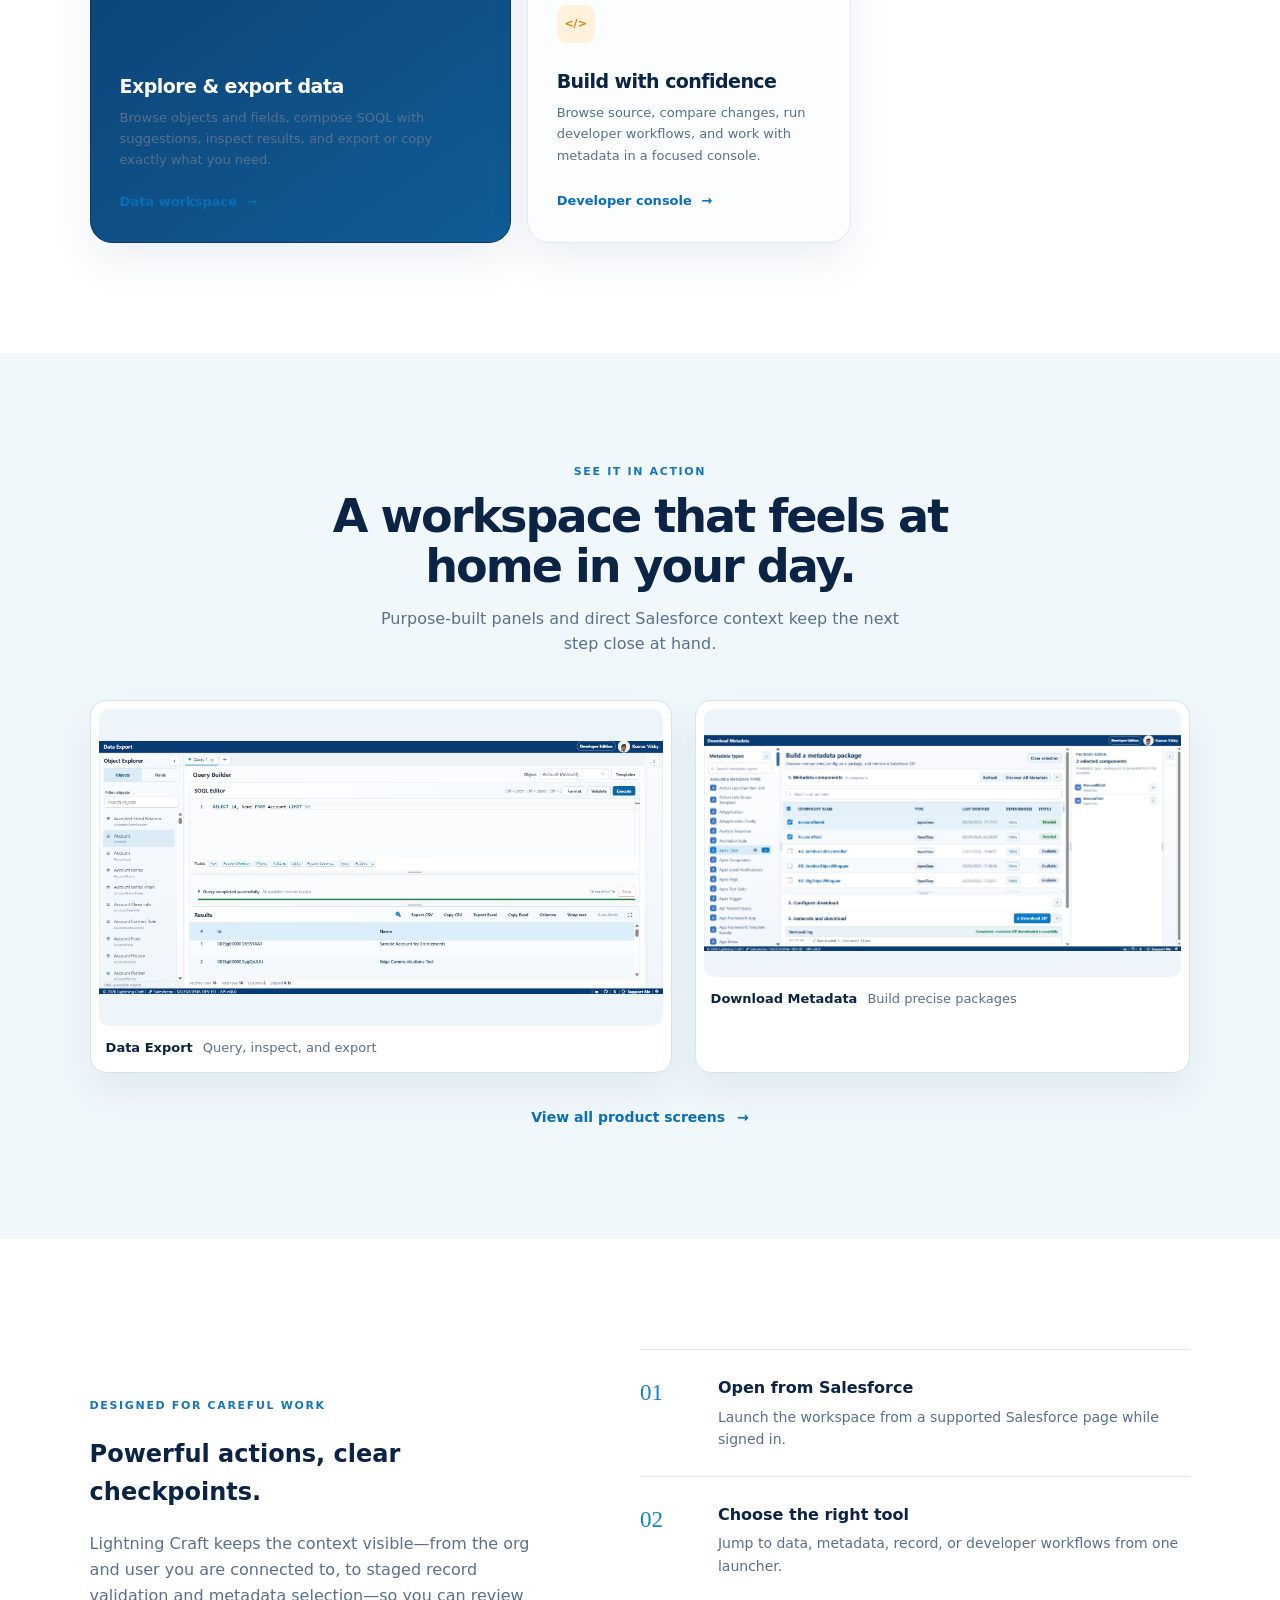
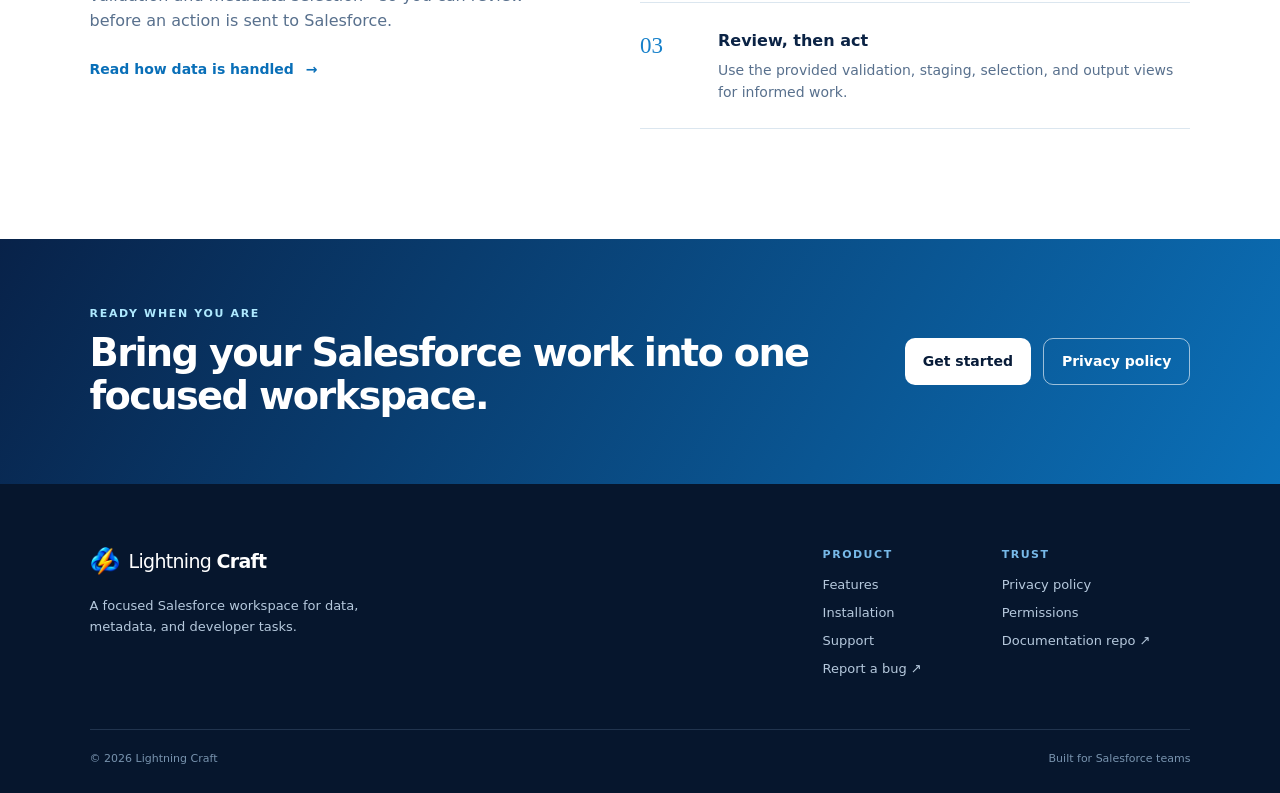
==== commit 845ecff8: "Bug Fixed." ====
--- a/index.html
+++ b/index.html
@@ -11,7 +11,7 @@
   <body data-page="home">
     <a class="skip-link" href="#main-content">Skip to content</a>
     <header class="site-header">
-      <a class="brand" href="index.html" aria-label="Lightning Craft home"><span class="brand-mark" aria-hidden="true">ϟ</span><span>Lightning <b>Connect</b></span></a>
+      <a class="brand" href="index.html" aria-label="Lightning Craft home"><span class="brand-mark" aria-hidden="true">ϟ</span><span>Lightning <b>Craft</b></span></a>
       <button class="menu-button" type="button" aria-expanded="false" aria-controls="site-nav"><span></span><span></span><span></span><span class="sr-only">Open menu</span></button>
       <nav class="site-nav" id="site-nav" aria-label="Primary navigation">
         <a href="index.html">Overview</a>
@@ -39,8 +39,8 @@
         <div class="hero-art">
           <div class="orb orb-one"></div><div class="orb orb-two"></div>
           <div class="app-window hero-window">
-            <div class="window-top"><span></span><span></span><span></span><b>Salesforce Connect</b></div>
-            <img src="Lightning%20Connect%20Images/Launcher%20Page.png" alt="Lightning Craft launcher open alongside a Salesforce account record" fetchpriority="high">
+            <div class="window-top"><span></span><span></span><span></span><b>Lightning Craft</b></div>
+            <img src="Lightning%20Craft%20Screenshots/Launcher%20Page.png" alt="Lightning Craft launcher open alongside a Salesforce account record" fetchpriority="high">
           </div>
           <div class="floating-card floating-card-one"><span class="card-icon" aria-hidden="true">⌘</span><span><b>One familiar place</b><small>Built into Salesforce pages</small></span></div>
           <div class="floating-card floating-card-two"><span class="check-icon" aria-hidden="true">✓</span><span>Use your existing session</span></div>
@@ -61,8 +61,8 @@
       <section class="section showcase-section">
         <div class="section-heading centered"><div class="section-label">See it in action</div><h2>A workspace that feels at home in your day.</h2><p>Purpose-built panels and direct Salesforce context keep the next step close at hand.</p></div>
         <div class="showcase-layout">
-          <figure class="showcase-shot shot-export"><img src="Lightning%20Connect%20Images/Data%20Export%20Page.png" alt="Data Export workspace with object explorer, SOQL editor, and query results" loading="lazy"><figcaption><span>Data Export</span> Query, inspect, and export</figcaption></figure>
-          <figure class="showcase-shot shot-meta"><img src="Lightning%20Connect%20Images/Download%20Metadata%20Page.png" alt="Download Metadata workspace with component selection and package queue" loading="lazy"><figcaption><span>Download Metadata</span> Build precise packages</figcaption></figure>
+          <figure class="showcase-shot shot-export"><img src="Lightning%20Craft%20Screenshots/Data%20Export%20Page.png" alt="Data Export workspace with object explorer, SOQL editor, and query results" loading="lazy"><figcaption><span>Data Export</span> Query, inspect, and export</figcaption></figure>
+          <figure class="showcase-shot shot-meta"><img src="Lightning%20Craft%20Screenshots/Download%20Metadata%20Page.png" alt="Download Metadata workspace with component selection and package queue" loading="lazy"><figcaption><span>Download Metadata</span> Build precise packages</figcaption></figure>
         </div>
         <div class="center-action"><a class="text-link" href="features.html">View all product screens <span aria-hidden="true">→</span></a></div>
       </section>
@@ -79,7 +79,7 @@
       <section class="cta-band"><div><p class="eyebrow">Ready when you are</p><h2>Bring your Salesforce work into one focused workspace.</h2></div><div class="button-row"><a class="button button-light" href="support.html#install">Get started</a><a class="button button-outline-light" href="privacy.html">Privacy policy</a></div></section>
     </main>
 
-    <footer class="site-footer"><div class="footer-brand"><a class="brand" href="index.html"><span class="brand-mark" aria-hidden="true">ϟ</span><span>Lightning <b>Connect</b></span></a><p>A focused Salesforce workspace for data, metadata, and developer tasks.</p></div><div class="footer-links"><div><b>Product</b><a href="features.html">Features</a><a href="support.html#install">Installation</a><a href="support.html">Support</a><a href="https://github.com/KumarVikky/Lightning_Craft_Extension/issues" target="_blank" rel="noreferrer">Report a bug ↗</a></div><div><b>Trust</b><a href="privacy.html">Privacy policy</a><a href="privacy.html#permissions">Permissions</a><a href="https://github.com/KumarVikky/Lightning_Craft_Extension" target="_blank" rel="noreferrer">Documentation repo ↗</a></div></div><div class="footer-bottom"><span>© <span data-current-year></span> Lightning Craft</span><span>Built for Salesforce teams</span></div></footer>
+    <footer class="site-footer"><div class="footer-brand"><a class="brand" href="index.html"><span class="brand-mark" aria-hidden="true">ϟ</span><span>Lightning <b>Craft</b></span></a><p>A focused Salesforce workspace for data, metadata, and developer tasks.</p></div><div class="footer-links"><div><b>Product</b><a href="features.html">Features</a><a href="support.html#install">Installation</a><a href="support.html">Support</a><a href="https://github.com/KumarVikky/Lightning_Craft_Extension/issues" target="_blank" rel="noreferrer">Report a bug ↗</a></div><div><b>Trust</b><a href="privacy.html">Privacy policy</a><a href="privacy.html#permissions">Permissions</a><a href="https://github.com/KumarVikky/Lightning_Craft_Extension" target="_blank" rel="noreferrer">Documentation repo ↗</a></div></div><div class="footer-bottom"><span>© <span data-current-year></span> Lightning Craft</span><span>Built for Salesforce teams</span></div></footer>
     <script src="assets/site.js"></script>
   </body>
 </html>
